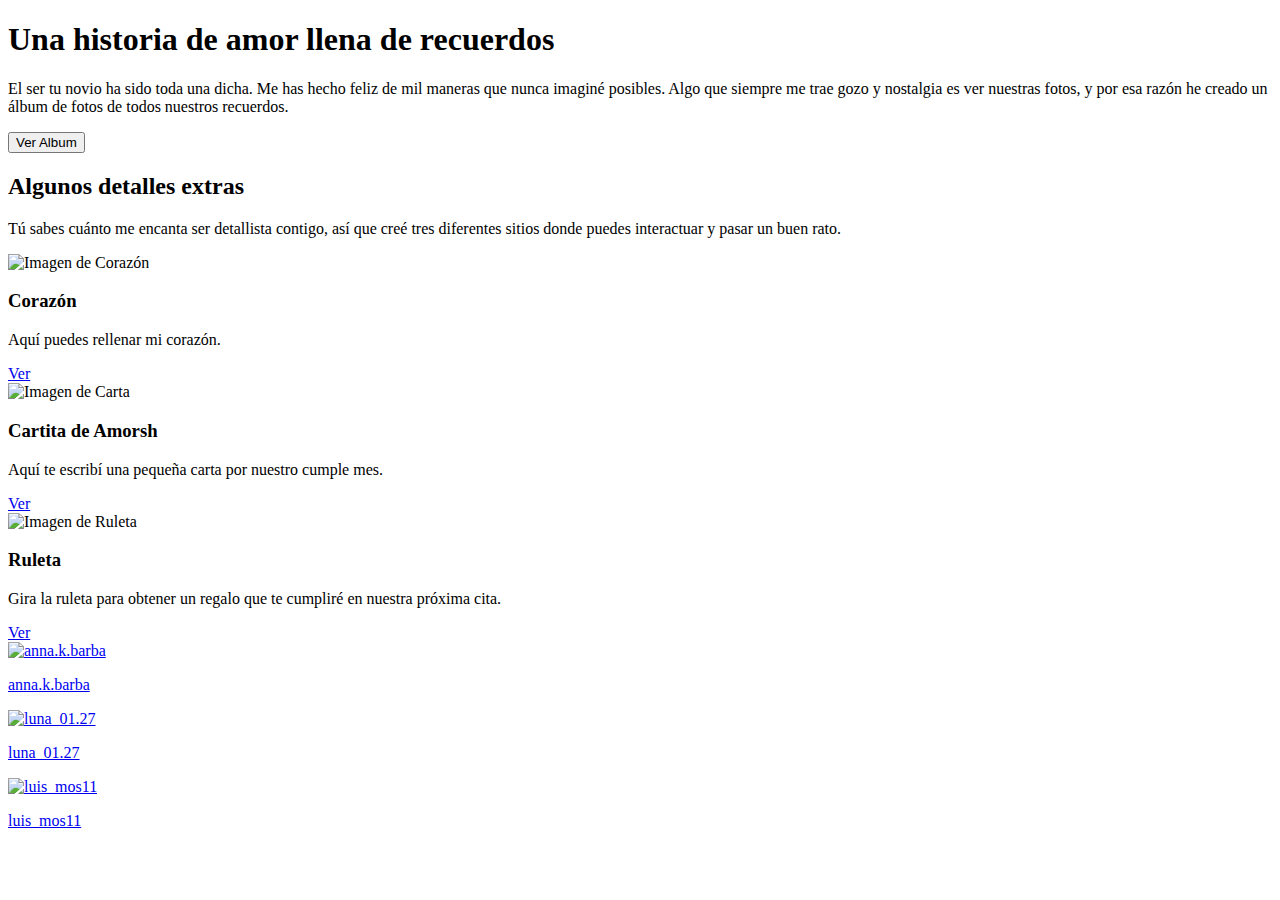
==== index.html @ 33fdec72 "index.html" ====
<!DOCTYPE html>
<html lang="es">
<head>
    <meta charset="UTF-8">
    <meta name="viewport" content="width=device-width, initial-scale=1.0">
    <title>Cumple Mes Anna</title>
    <link rel="stylesheet" href="style.css">
    <link href="https://fonts.googleapis.com/css2?family=Montserrat:wght@400;700&family=Roboto:wght@400;700&display=swap" rel="stylesheet">
</head>
<body>
    <header class="hero-index">
        <div class="hero-content-index">
            <h1>Una historia de amor llena de recuerdos</h1>
            <p>El ser tu novio ha sido toda una dicha. Me has hecho feliz de mil maneras que nunca imaginé posibles. Algo que siempre me trae gozo y nostalgia es ver nuestras fotos, y por esa razón he creado un álbum de fotos de todos nuestros recuerdos.</p>
            <button onclick="window.location.href='https://photos.google.com/u/2/share/AF1QipMqtiWj3wxIK__NJ2uraZlMPNQ8GZfRv_MgEMIoz1Uoh2ThRmq4ikriR53yM9J2sw?key=Z1RqYmJGdHplVVZiV0RhMzJueXlkblhYT2VqdFF3'" class="cta-button">Ver Album</button>
        </div>
    </header>

    <main>
        <section class="projects">
            <h2>Algunos detalles extras</h2>
            <p>Tú sabes cuánto me encanta ser detallista contigo, así que creé tres diferentes sitios donde puedes interactuar y pasar un buen rato.</p>
            <div class="cards-container">
                <article class="card">
                    <div class="image-box">
                        <img src="corazon.png" alt="Imagen de Corazón">
                    </div>
                    <div class="content1">
                        <h3>Corazón</h3>
                        <p>Aquí puedes rellenar mi corazón.</p>
                        <a href="matrix-heart.html" class="btn">Ver</a>
                    </div>
                </article>
                <article class="card">
                    <div class="image-box">
                        <img src="carta.png" alt="Imagen de Carta">
                    </div>
                    <div class="content1">
                        <h3>Cartita de Amorsh</h3>
                        <p>Aquí te escribí una pequeña carta por nuestro cumple mes.</p>
                        <a href="cartita.html" class="btn">Ver</a>
                    </div>
                </article>
                <article class="card">
                    <div class="image-box">
                        <img src="ruleta.png" alt="Imagen de Ruleta">
                    </div>
                    <div class="content1">
                        <h3>Ruleta</h3>
                        <p>Gira la ruleta para obtener un regalo que te cumpliré en nuestra próxima cita.</p>
                        <a href="ruleta.html" class="btn">Ver</a>
                    </div>
                </article>
            </div>
        </section>
    </main>

    <footer class="footer">
        <div class="social">
            <a href="https://www.instagram.com/anna.k.barba" target="_blank" class="social-link">
                <img src="instagram.jpg" alt="anna.k.barba">
                <p>anna.k.barba</p>
            </a>
            <a href="https://www.instagram.com/luna_01.27" target="_blank" class="social-link">
                <img src="instagram.jpg" alt="luna_01.27">
                <p>luna_01.27</p>
            </a>
            <a href="https://www.instagram.com/luis_mos11" target="_blank" class="social-link">
                <img src="instagram.jpg" alt="luis_mos11">
                <p>luis_mos11</p>
            </a>
        </div>
    </footer>
    

</body>
</html>
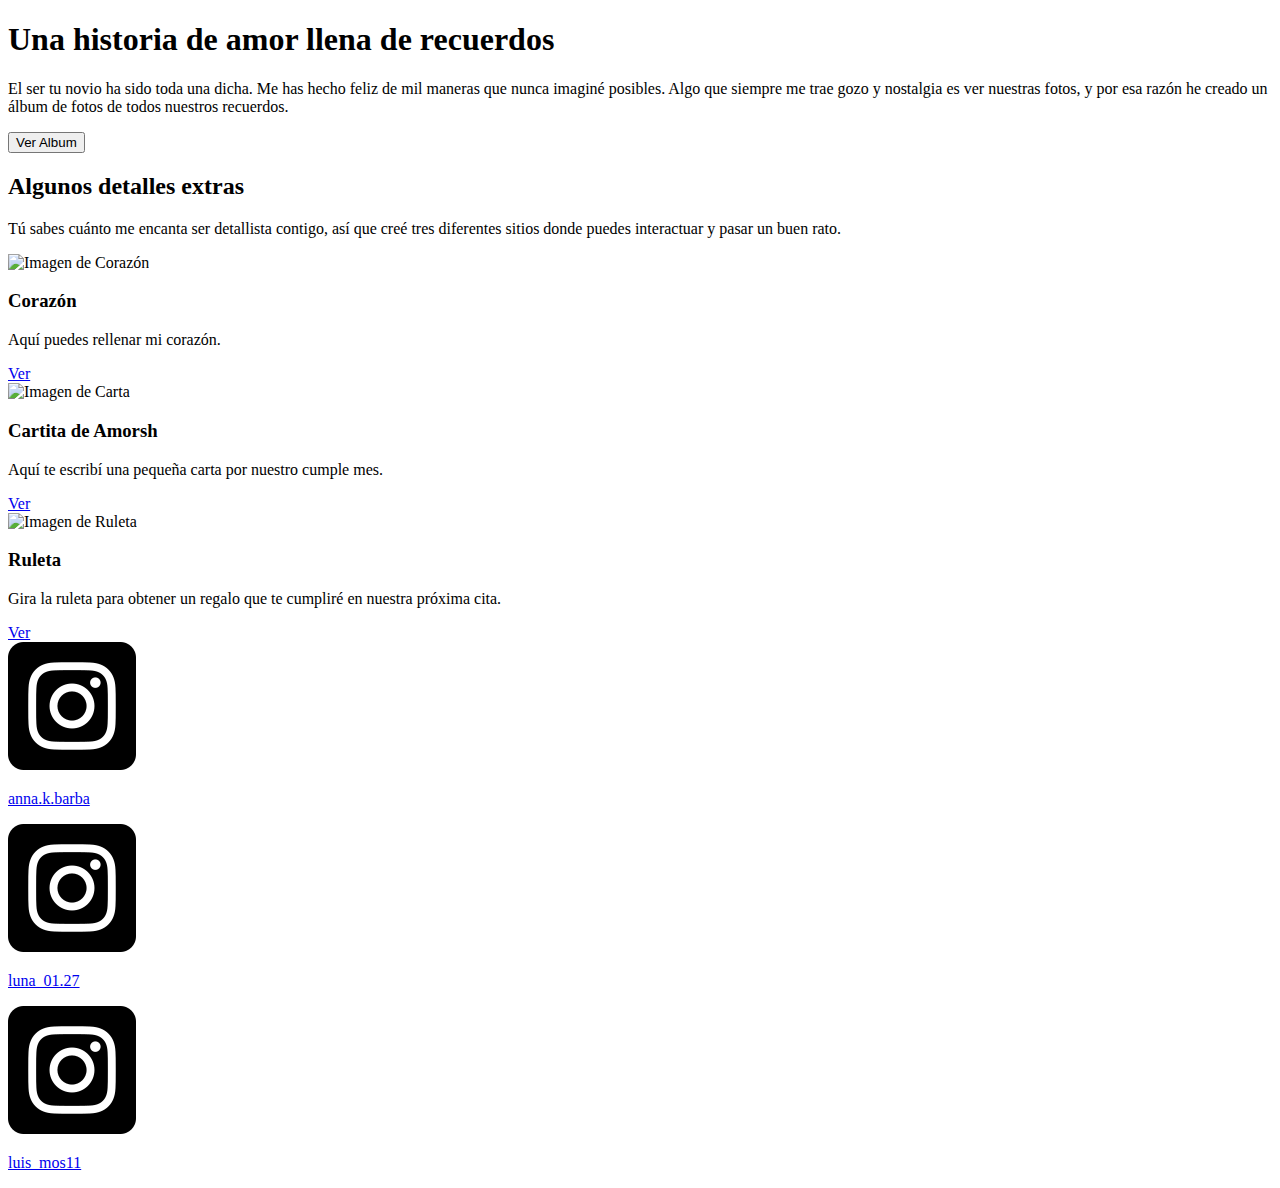
==== commit 0ee8bdc9: "Update index.html" ====
--- a/index.html
+++ b/index.html
@@ -3,7 +3,7 @@
 <head>
     <meta charset="UTF-8">
     <meta name="viewport" content="width=device-width, initial-scale=1.0">
-    <title>Cumple Mes Anna</title>
+    <title>Cumple Mes-Luna</title>
     <link rel="stylesheet" href="style.css">
     <link href="https://fonts.googleapis.com/css2?family=Montserrat:wght@400;700&family=Roboto:wght@400;700&display=swap" rel="stylesheet">
 </head>
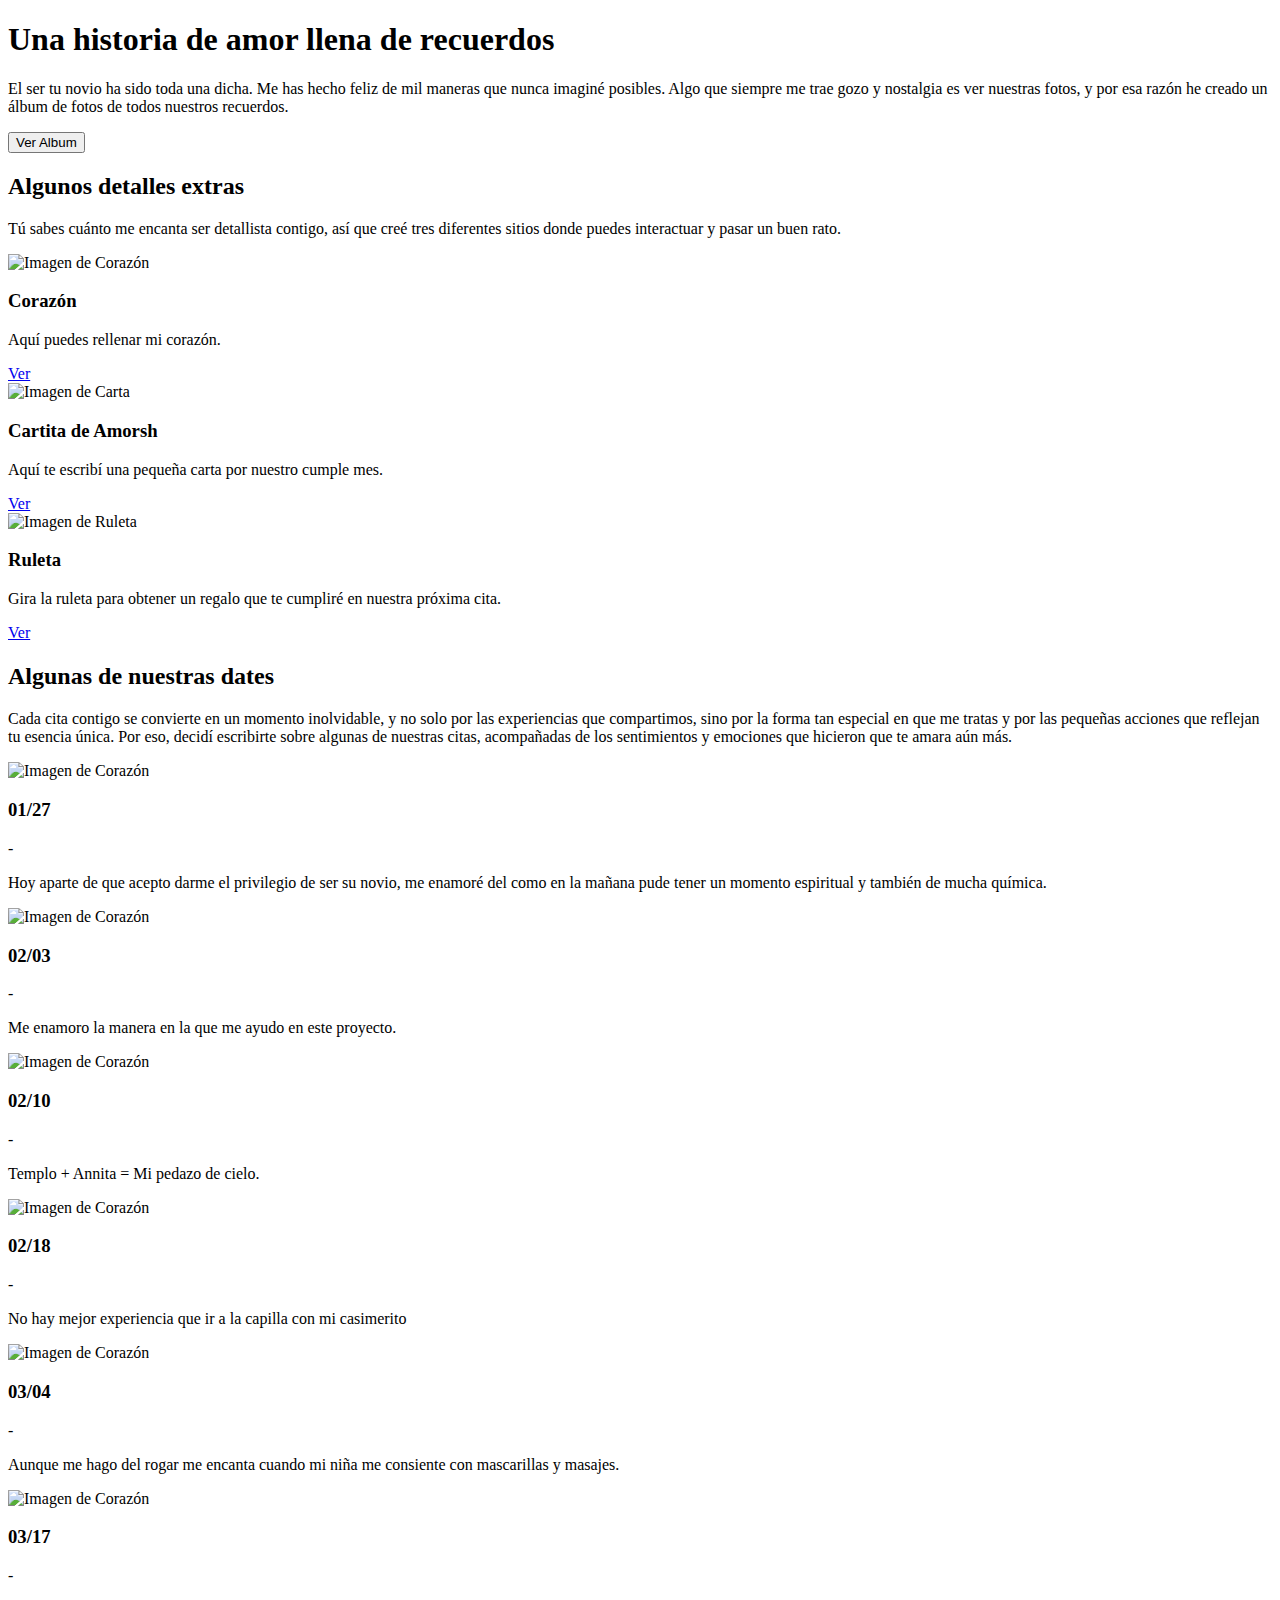
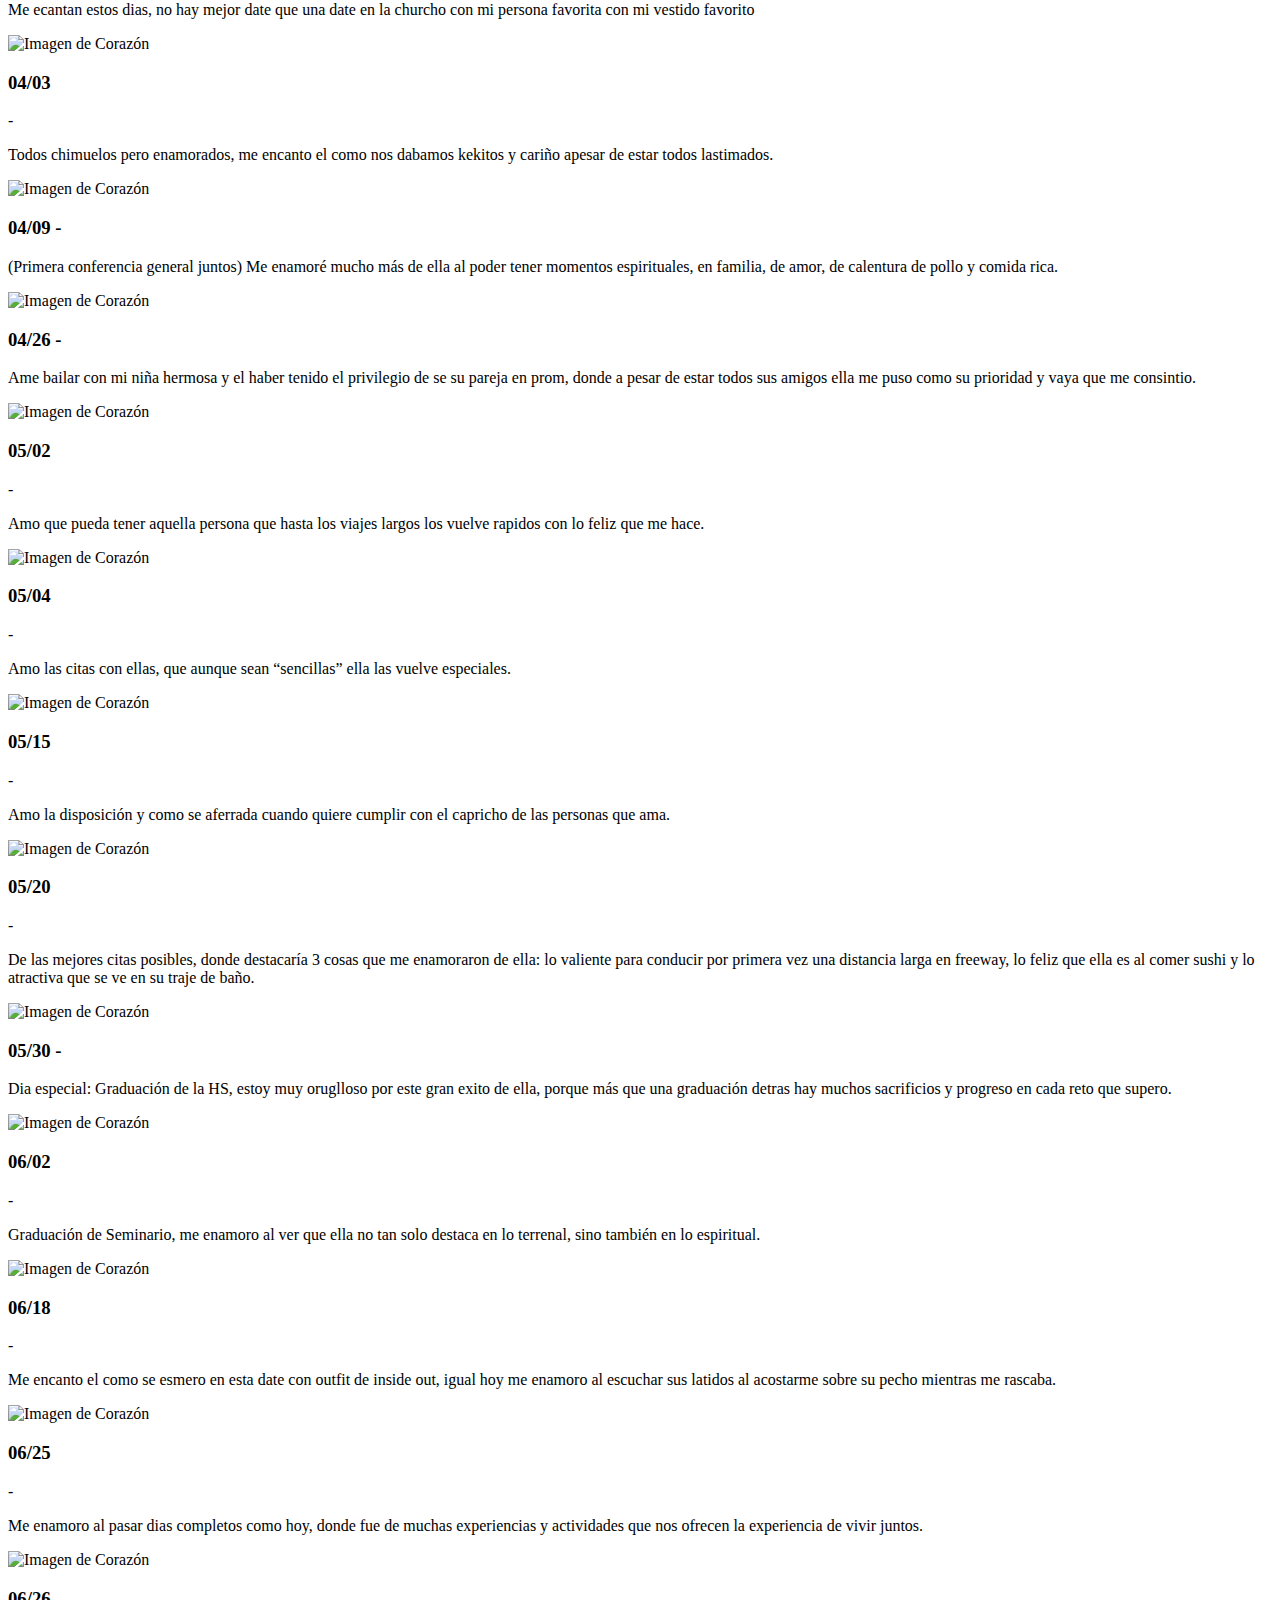
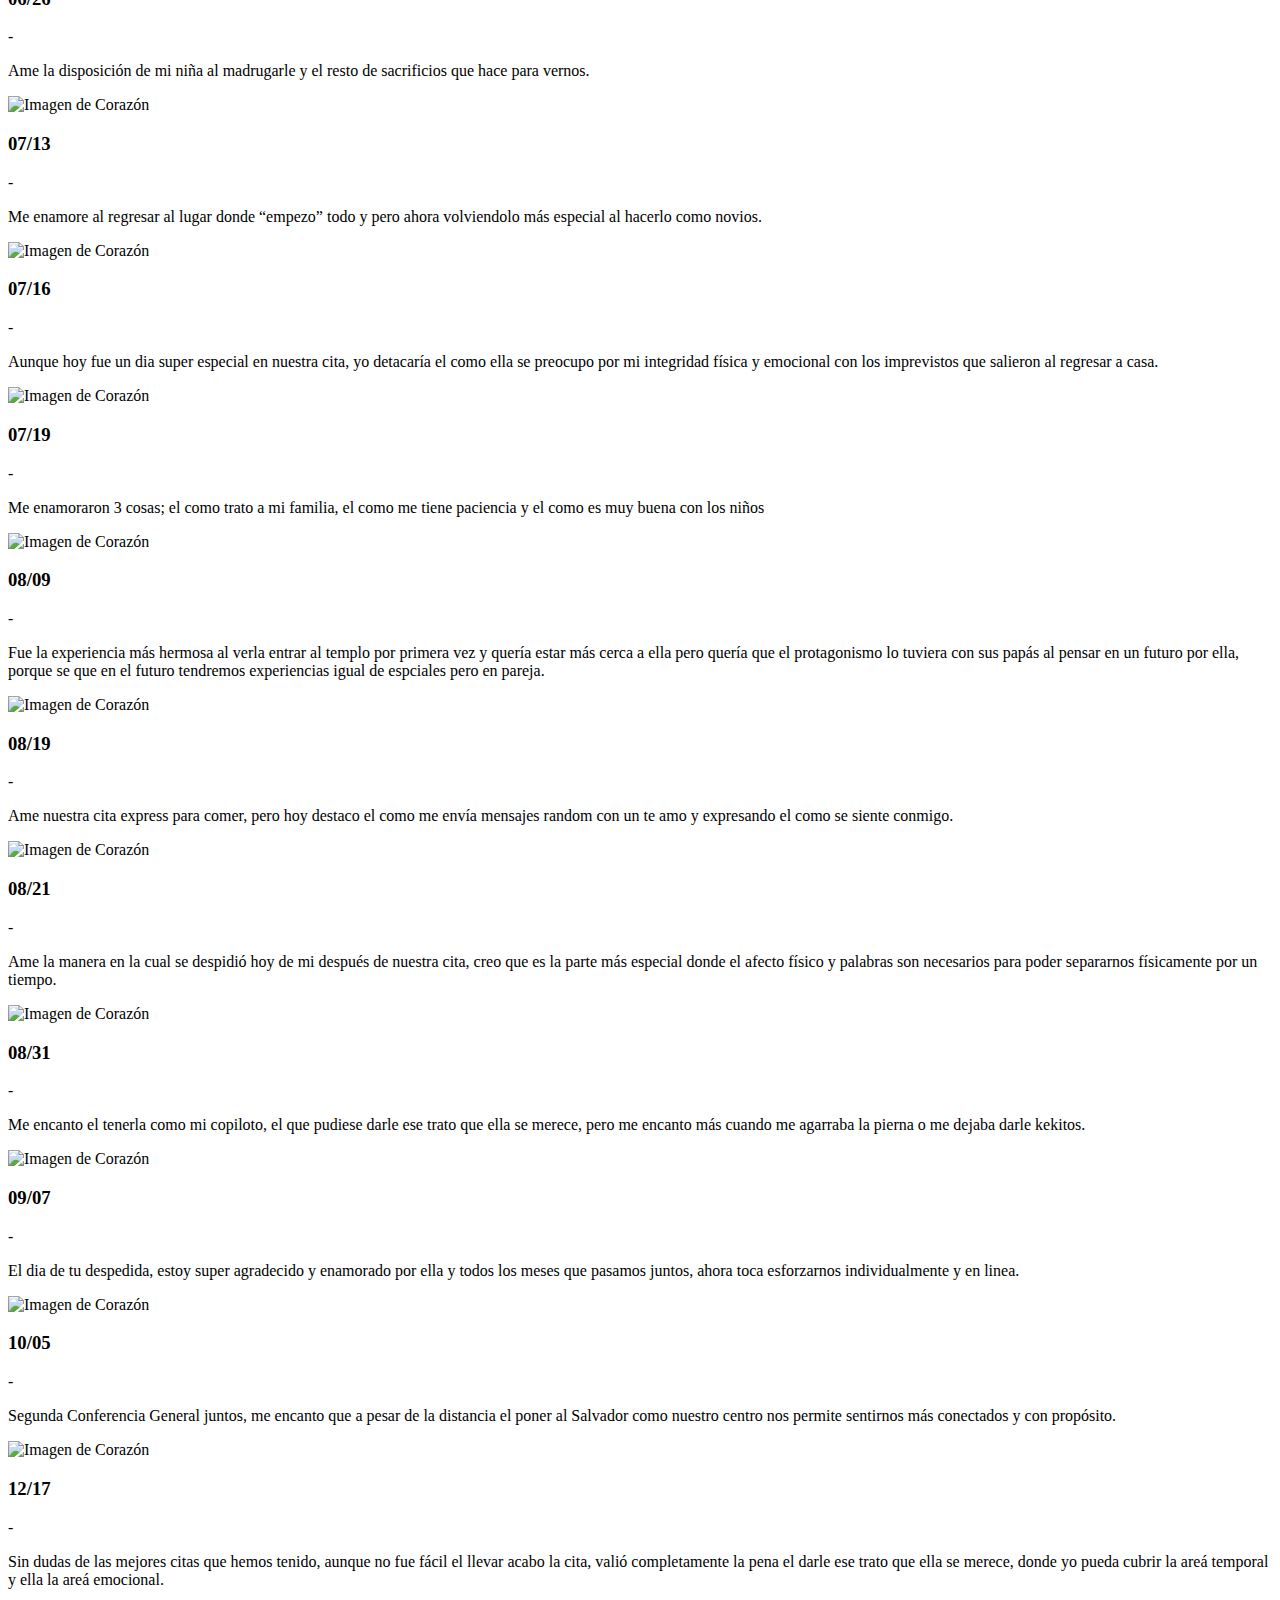
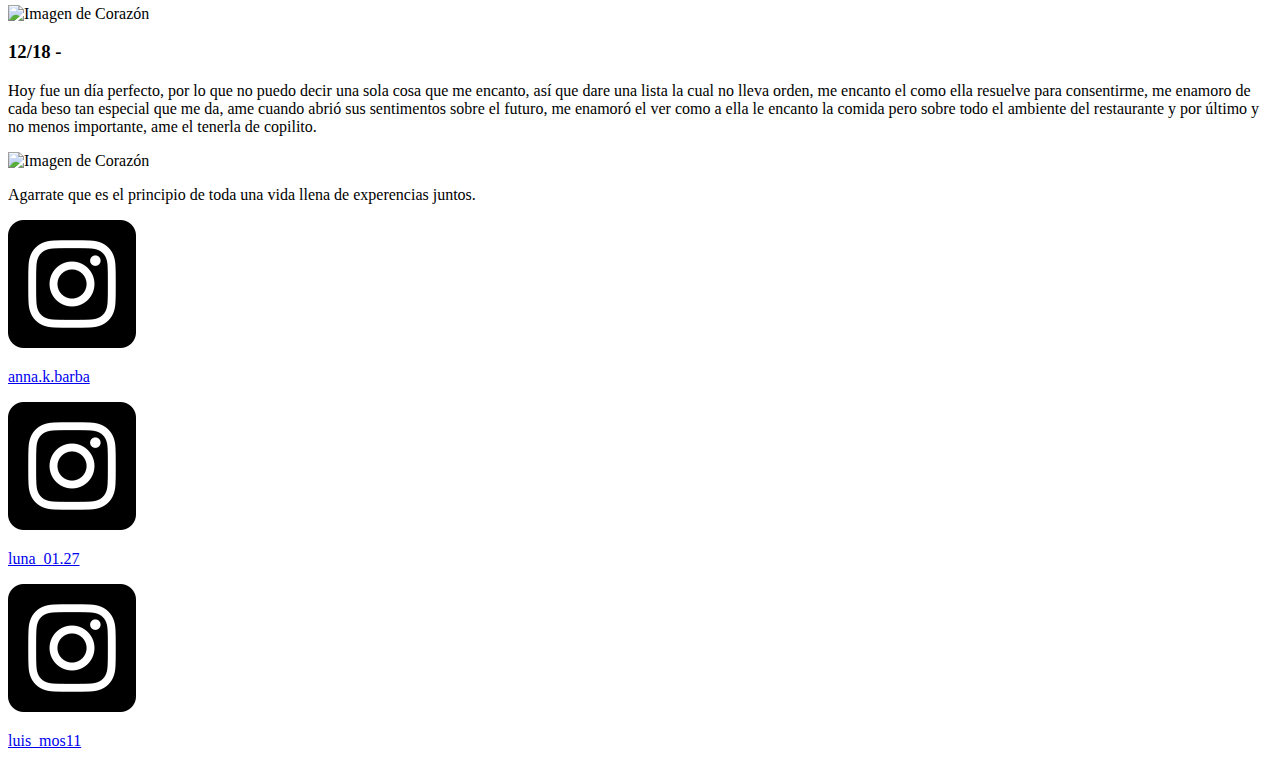
==== commit 33a5761a: "Update index.html" ====
--- a/index.html
+++ b/index.html
@@ -53,8 +53,289 @@
                 </article>
             </div>
         </section>
-    </main>
 
+                <section class="scroll-text-container">
+            <h1 class="scroll-text" data-text="Y así trabajaron con toda diligencia, según los mandamientos del Señor de la viña, sí, hasta que lo malo hubo sido echado de la viña, y el Señor hubo logrado para sí que los árboles volviesen nuevamente al fruto natural; y llegaron a ser como un cuerpo; y los frutos fueron iguales, y el Señor de la viña había preservado para sí mismo el fruto natural, que fue sumamente precioso para él desde el principio."></h1>
+            <p class="scroll-text scroll-text-secondary" data-text="Jacob 5:74"></p>
+        </section>
+
+        <section class="dates">
+            <h2>Algunas de nuestras dates</h2>
+            <p>Cada cita contigo se convierte en un momento inolvidable, y no solo por las experiencias que compartimos, sino por la forma tan especial en que me tratas y por las pequeñas acciones que reflejan tu esencia única. Por eso, decidí escribirte sobre algunas de nuestras citas, acompañadas de los sentimientos y emociones que hicieron que te amara aún más.</p>
+            <div class="boxes-container">
+                <article class="boxes">
+                    <div class="image-boxes">
+                        <img src="01.27.jpg" alt="Imagen de Corazón">
+                    </div>
+                    <div class="content0">
+                        <h3>01/27</h3> -
+                        <p>Hoy aparte de que acepto darme el privilegio de ser su novio, me enamoré del como en la mañana pude tener un momento espiritual y también de mucha química.</p>
+                    </div>
+                </article>
+                <article class="boxes">
+                    <div class="image-boxes">
+                        <img src="02.03.jpg" alt="Imagen de Corazón">
+                    </div>
+                    <div class="content0">
+                        <h3>02/03</h3> -
+                        <p>Me enamoro la manera en la que me ayudo en este proyecto.</p>                    
+                    </div>
+                </article>
+                <article class="boxes">
+                    <div class="image-boxes">
+                        <img src="02.10.jpg" alt="Imagen de Corazón">
+                    </div>
+                    <div class="content0">
+                        <h3>02/10</h3> -
+                        <p>Templo + Annita = Mi pedazo de cielo.</p>
+                    </div>
+                </article>
+                <article class="boxes">
+                    <div class="image-boxes">
+                        <img src="02.18.jpg" alt="Imagen de Corazón">
+                    </div>
+                    <div class="content0">
+                        <h3>02/18</h3> -
+                        <p>No hay mejor experiencia que ir a la capilla con mi casimerito</p>
+                    </div>
+                </article>
+                <article class="boxes">
+                    <div class="image-boxes">
+                        <img src="03.04.jpg" alt="Imagen de Corazón">
+                    </div>
+                    <div class="content0">
+                        <h3>03/04</h3> -
+                        <p>Aunque me hago del rogar me encanta cuando mi niña me consiente con mascarillas y masajes.</p>
+                    </div>
+                </article>
+                <article class="boxes">
+                    <div class="image-boxes">
+                        <img src="03.17.jpg" alt="Imagen de Corazón">
+                    </div>
+                    <div class="content0">
+                        <h3>03/17</h3> -
+                        <p>Me ecantan estos dias, no hay mejor date que una date en la churcho con mi persona favorita con mi vestido favorito</p>
+                    </div>
+                </article>
+                <article class="boxes">
+                    <div class="image-boxes">
+                        <img src="04.03.jpg" alt="Imagen de Corazón">
+                    </div>
+                    <div class="content0">
+                        <h3>04/03</h3> -
+                        <p>Todos chimuelos pero enamorados, me encanto el como nos dabamos kekitos y cariño apesar de estar todos lastimados.</p>
+                    </div>
+                </article>
+                <article class="boxes">
+                    <div class="image-boxes">
+                        <img src="04.09.png" alt="Imagen de Corazón">
+                    </div>
+                    <div class="content0">
+                        <h3>04/09 -</h3> 
+                        <p>(Primera conferencia general juntos) Me enamoré mucho más de ella al poder tener momentos espirituales, en familia, de amor, de calentura de pollo y comida rica.</p>
+                    </div>
+                </article>
+                <article class="boxes">
+                    <div class="image-boxes">
+                        <img src="04.26.png" alt="Imagen de Corazón">
+                    </div>
+                    <div class="content0">
+                        <h3>04/26 -</h3> 
+                        <p>Ame bailar con mi niña hermosa y el haber tenido el privilegio de se su pareja en prom, donde a pesar de estar todos sus amigos ella me puso como su prioridad y vaya que me consintio.</p>
+                    </div>
+                </article>
+                <article class="boxes">
+                    <div class="image-boxes">
+                        <img src="05.02.jpg" alt="Imagen de Corazón">
+                    </div>
+                    <div class="content0">
+                        <h3>05/02</h3> -
+                        <p>Amo que pueda tener aquella persona que hasta los viajes largos los vuelve rapidos con lo feliz que me hace.</p>
+                    </div>
+                </article>
+                <article class="boxes">
+                    <div class="image-boxes">
+                        <img src="05.04.jpeg" alt="Imagen de Corazón">
+                    </div>
+                    <div class="content0">
+                        <h3>05/04</h3> -
+                        <p>Amo las citas con ellas, que aunque sean “sencillas” ella las vuelve especiales.</p>
+                    </div>
+                </article>
+                <article class="boxes">
+                    <div class="image-boxes">
+                        <img src="05.15.jpg" alt="Imagen de Corazón">
+                    </div>
+                    <div class="content0">
+                        <h3>05/15</h3> -
+                        <p>Amo la disposición y como se aferrada cuando quiere cumplir con el capricho de las personas que ama.</p>
+                    </div>
+                </article>
+                <article class="boxes">
+                    <div class="image-boxes">
+                        <img src="05.20.jpg" alt="Imagen de Corazón">
+                    </div>
+                    <div class="content0">
+                        <h3>05/20</h3> -
+                        <p>De las mejores citas posibles, donde destacaría 3 cosas que me enamoraron de ella: lo valiente para conducir por primera vez una distancia larga en freeway, lo feliz que ella es al comer sushi y lo atractiva que se ve en su traje de baño.</p>
+                    </div>
+                </article>
+                <article class="boxes">
+                    <div class="image-boxes">
+                        <img src="05.30.jpeg" alt="Imagen de Corazón">
+                    </div>
+                    <div class="content0">
+                        <h3>05/30 -</h3> 
+                        <p>Dia especial: Graduación de la HS, estoy muy oruglloso por este gran exito de ella, porque más que una graduación detras hay muchos sacrificios y progreso en cada reto que supero.</p>
+                    </div>
+                </article>
+                <article class="boxes">
+                    <div class="image-boxes">
+                        <img src="06.02.jpg" alt="Imagen de Corazón">
+                    </div>
+                    <div class="content0">
+                        <h3>06/02</h3> -
+                        <p>Graduación de Seminario, me enamoro al ver que ella no tan solo destaca en lo terrenal, sino también en lo espiritual.</p>
+                    </div>
+                </article>
+                <article class="boxes">
+                    <div class="image-boxes">
+                        <img src="06.18.jpg" alt="Imagen de Corazón">
+                    </div>
+                    <div class="content0">
+                        <h3>06/18</h3> -
+                        <p>Me encanto el como se esmero en esta date con outfit de inside out, igual hoy me enamoro al escuchar sus latidos al acostarme sobre su pecho mientras me rascaba.  </p>
+                    </div>
+                </article>
+                <article class="boxes">
+                    <div class="image-boxes">
+                        <img src="06.25.jpg" alt="Imagen de Corazón">
+                    </div>
+                    <div class="content0">
+                        <h3>06/25</h3> -
+                        <p>Me enamoro al pasar dias completos como hoy, donde fue de muchas experiencias y actividades que nos ofrecen la experiencia de vivir juntos.</p>
+                    </div>
+                </article>
+                <article class="boxes">
+                    <div class="image-boxes">
+                        <img src="06.26.jpg" alt="Imagen de Corazón">
+                    </div>
+                    <div class="content0">
+                        <h3>06/26</h3> -
+                        <p>Ame la disposición de mi niña al madrugarle y el resto de sacrificios que hace para vernos.</p>
+                    </div>
+                </article>
+                <article class="boxes">
+                    <div class="image-boxes">
+                        <img src="07.13.jpg" alt="Imagen de Corazón">
+                    </div>
+                    <div class="content0">
+                        <h3>07/13</h3> -
+                        <p>Me enamore al regresar al lugar donde “empezo” todo y pero ahora volviendolo más especial al hacerlo como novios.</p>
+                    </div>
+                </article>
+                <article class="boxes">
+                    <div class="image-boxes">
+                        <img src="07.16.jpg" alt="Imagen de Corazón">
+                    </div>
+                    <div class="content0">
+                        <h3>07/16</h3> -
+                        <p>Aunque hoy fue un dia super especial en nuestra cita, yo detacaría el como ella se preocupo por mi integridad física y emocional con los imprevistos que salieron al regresar a casa.</p>
+                    </div>
+                </article>
+                <article class="boxes">
+                    <div class="image-boxes">
+                        <img src="07.19.jpg" alt="Imagen de Corazón">
+                    </div>
+                    <div class="content0">
+                        <h3>07/19</h3> -
+                        <p>Me enamoraron 3 cosas; el como trato a mi familia, el como me tiene paciencia y el como es muy buena con los niños</p>
+                    </div>
+                </article>
+            </article>
+            <article class="boxes">
+                <div class="image-boxes">
+                    <img src="08.09.jpg" alt="Imagen de Corazón">
+                </div>
+                <div class="content0">
+                    <h3>08/09</h3> -
+                    <p>Fue la experiencia más hermosa al verla entrar al templo por primera vez y quería estar más cerca a ella pero quería que el protagonismo lo tuviera con sus papás al pensar en un futuro por ella, porque se que en el futuro tendremos experiencias igual de espciales pero en pareja.</p>
+                </div>
+            </article>
+            <article class="boxes">
+                <div class="image-boxes">
+                    <img src="08.19.jpg" alt="Imagen de Corazón">
+                </div>
+                <div class="content0">
+                    <h3>08/19</h3> -
+                    <p>Ame nuestra cita express para comer, pero hoy destaco el como me envía mensajes random con un te amo y expresando el como se siente conmigo.</p>
+                </div>
+            </article>
+            <article class="boxes">
+                <div class="image-boxes">
+                    <img src="08.21.png" alt="Imagen de Corazón">
+                </div>
+                <div class="content0">
+                    <h3>08/21</h3> -
+                    <p>Ame la manera en la cual se despidió hoy de mi después de nuestra cita, creo que es la parte más especial donde el afecto físico y palabras son necesarios para poder separarnos físicamente por un tiempo.</p>
+                </div>
+            </article>
+            <article class="boxes">
+                <div class="image-boxes">
+                    <img src="08.31.jpg" alt="Imagen de Corazón">
+                </div>
+                <div class="content0">
+                    <h3>08/31</h3> -
+                    <p>Me encanto el tenerla como mi copiloto, el que pudiese darle ese trato que ella se merece, pero me encanto más cuando me agarraba la pierna o me dejaba darle kekitos.</p>
+                </div>
+            </article>
+            <article class="boxes">
+                <div class="image-boxes">
+                    <img src="09.07.jpg" alt="Imagen de Corazón">
+                </div>
+                <div class="content0">
+                    <h3>09/07</h3> -
+                    <p>El dia de tu despedida, estoy super agradecido y enamorado por ella y todos los meses que pasamos juntos, ahora toca esforzarnos individualmente y en linea.</p>
+                </div>
+            </article>
+            <article class="boxes">
+                <div class="image-boxes">
+                    <img src="10.05.jpg" alt="Imagen de Corazón">
+                </div>
+                <div class="content0">
+                    <h3>10/05</h3> -
+                    <p>Segunda Conferencia General juntos, me encanto que a pesar de la distancia el poner al Salvador como nuestro centro nos permite sentirnos más conectados y con propósito.</p>
+                </div>
+            </article>
+            <article class="boxes">
+                <div class="image-boxes">
+                    <img src="12.17.jpg" alt="Imagen de Corazón">
+                </div>
+                <div class="content0">
+                    <h3>12/17</h3> -
+                    <p>Sin dudas de las mejores citas que hemos tenido, aunque no fue fácil el llevar acabo la cita, valió completamente la pena el darle ese trato que ella se merece, donde yo pueda cubrir la areá temporal y ella la areá emocional.</p>
+                </div>
+            </article>
+            <article class="boxes">
+                <div class="image-boxes">
+                    <img src="12.18.jpg" alt="Imagen de Corazón">
+                </div>
+                <div class="content0">
+                    <h3>12/18 -</h3> 
+                    <p>Hoy fue un día perfecto, por lo que no puedo decir una sola cosa que me encanto, así que dare una lista la cual no lleva orden, me encanto el como ella resuelve para consentirme, me enamoro de cada beso tan especial que me da, ame cuando abrió sus sentimentos sobre el futuro, me enamoró el ver como a ella le encanto la comida pero sobre todo el ambiente del restaurante y por último y no menos importante, ame el tenerla de copilito.</p>
+                </div>
+            </article>
+            <article class="boxes">
+                <div class="image-boxes">
+                    <img src="continuara.jpg" alt="Imagen de Corazón">
+                </div>
+                <div class="content0">
+                    <p>Agarrate que es el principio de toda una vida llena de experencias juntos.</p>
+                </div>
+            </article>
+            </div>
+        </section>
+    </main
     <footer class="footer">
         <div class="social">
             <a href="https://www.instagram.com/anna.k.barba" target="_blank" class="social-link">
@@ -71,7 +352,6 @@
             </a>
         </div>
     </footer>
-    
-
+    <script src="script.js"></script>
 </body>
 </html>
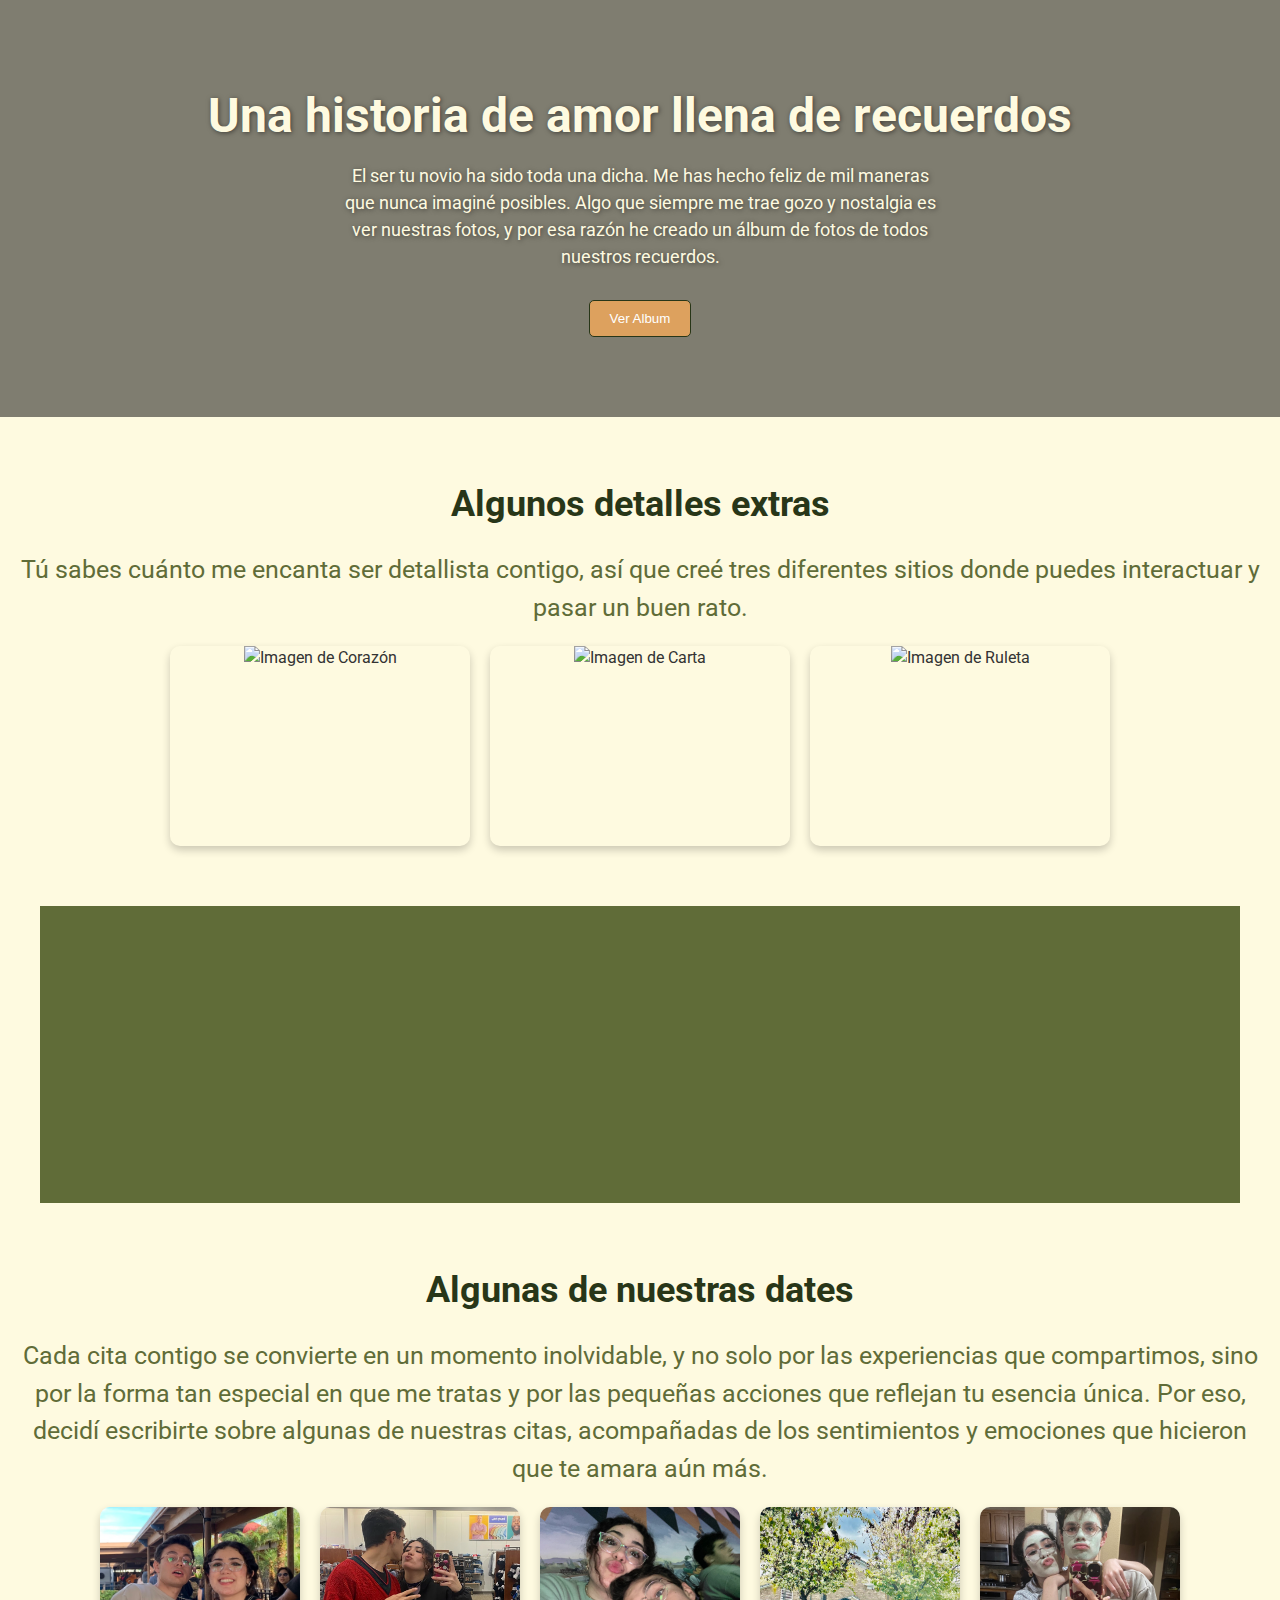
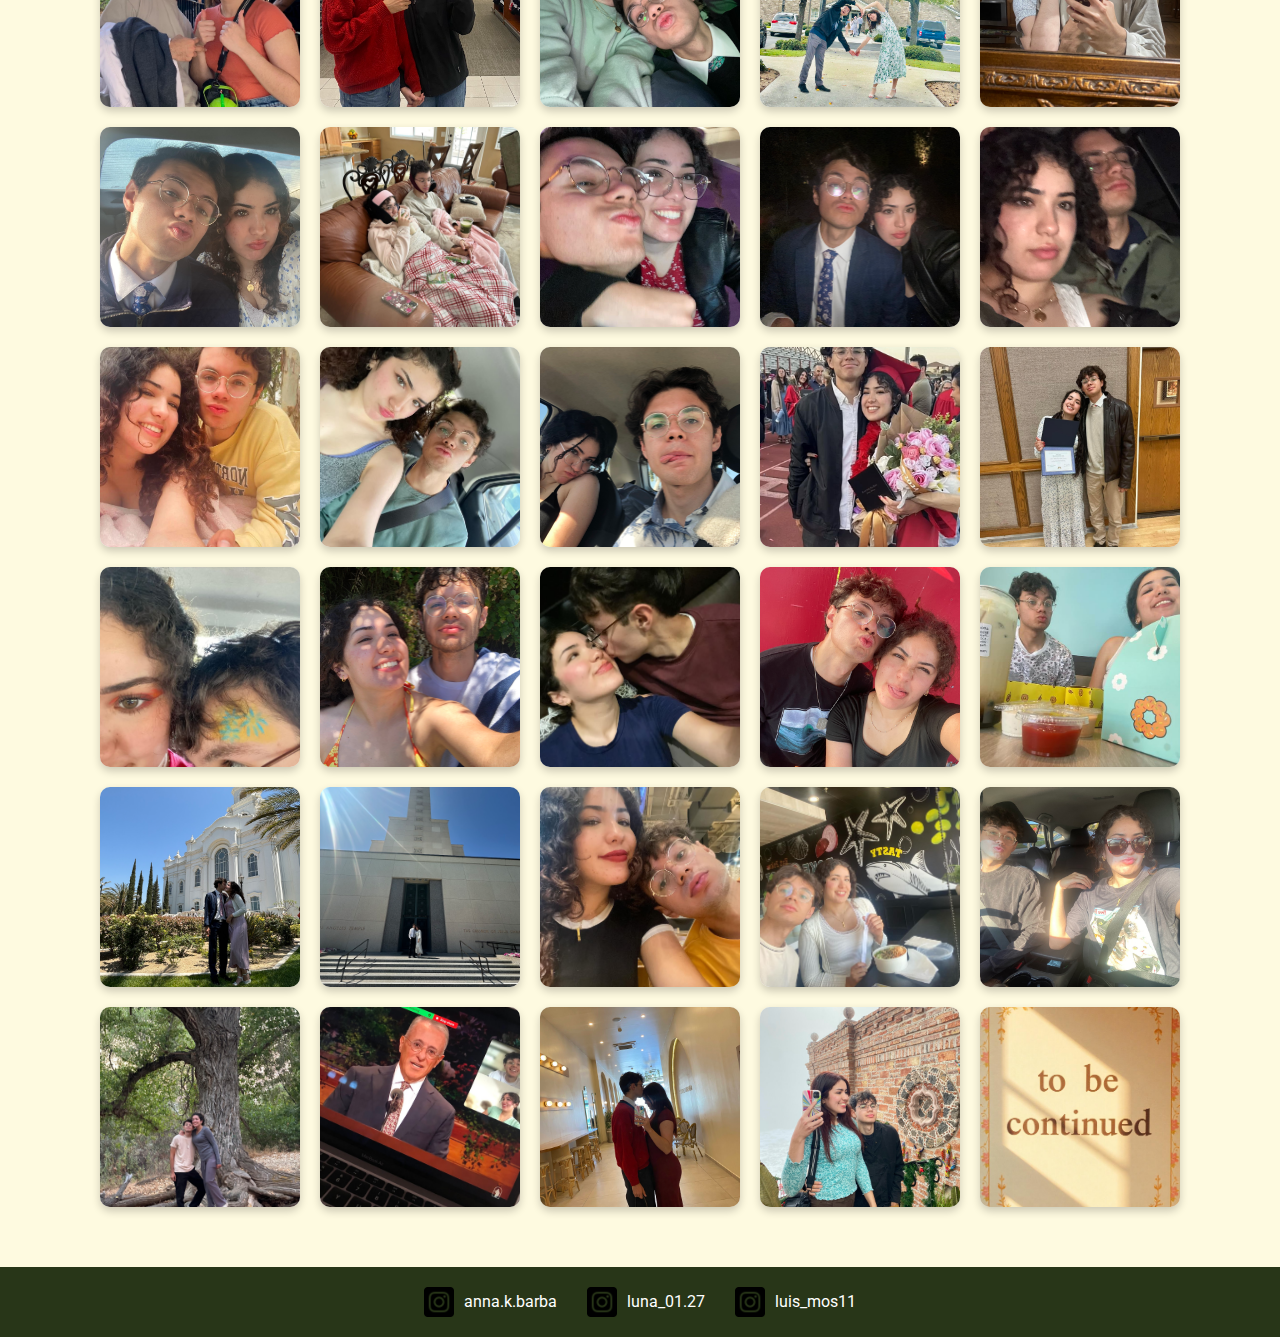
==== commit baef343c: "Update index.html" ====
--- a/index.html
+++ b/index.html
@@ -54,7 +54,7 @@
             </div>
         </section>
 
-                <section class="scroll-text-container">
+        <section class="scroll-text-container">
             <h1 class="scroll-text" data-text="Y así trabajaron con toda diligencia, según los mandamientos del Señor de la viña, sí, hasta que lo malo hubo sido echado de la viña, y el Señor hubo logrado para sí que los árboles volviesen nuevamente al fruto natural; y llegaron a ser como un cuerpo; y los frutos fueron iguales, y el Señor de la viña había preservado para sí mismo el fruto natural, que fue sumamente precioso para él desde el principio."></h1>
             <p class="scroll-text scroll-text-secondary" data-text="Jacob 5:74"></p>
         </section>
@@ -335,7 +335,8 @@
             </article>
             </div>
         </section>
-    </main
+    </main>
+
     <footer class="footer">
         <div class="social">
             <a href="https://www.instagram.com/anna.k.barba" target="_blank" class="social-link">
--- a/style.css
+++ b/style.css
@@ -0,0 +1,360 @@
+* {
+    margin: 0;
+    padding: 0;
+    box-sizing: border-box;
+}
+
+body {
+    font-family: 'Roboto', sans-serif;
+    font-size: 16px;
+    line-height: 1.5;
+    color: #333;
+    background-color: #fefae0;
+}
+
+:root {
+    --color-primary: #606c38;
+    --color-secondary: #283618;
+    --color-background: #fefae0;
+    --color-accent: #dda15e;
+    --color-highlight: #bc6c25;
+}
+
+.hero-index {
+    position: relative;
+    background: url('juntitos.jpg') no-repeat center center/cover;
+    padding: 80px 20px;
+    text-align: center;
+    z-index: 1;
+    overflow: hidden; 
+}
+
+.hero-index.active {
+    display: flex;
+    align-items: center;
+    justify-content: center;
+    flex-direction: column;
+}
+
+.hero-index::before {
+    content: "";
+    position: absolute;
+    top: 0;
+    left: 0;
+    right: 0;
+    bottom: 0;
+    background: rgba(0, 0, 0, 0.5); 
+    z-index: 0;
+}
+
+.hero-content-index {
+    position: relative;
+    z-index: 2;
+    text-align: center;
+    color: #fff; 
+}
+
+.hero-content-index h1 {
+    font-size: 48px;
+    color: var(--color-background);
+    font-weight: 700;
+    margin-bottom: 10px;
+    text-shadow: 1px 1px 5px rgba(0, 0, 0, 0.5); 
+}
+
+.hero-content-index p {
+    font-size: 18px;
+    color: var(--color-background);
+    max-width: 600px;
+    margin: 0 auto 30px;
+    text-shadow: 1px 1px 5px rgba(0, 0, 0, 0.5); 
+}
+
+
+.cta-button {
+    border: 1px solid var(--color-secondary);
+    background-color: var(--color-accent);
+    color: #fff;
+    padding: 10px 20px;
+    cursor: pointer;
+    border-radius: 5px;
+    transition: background-color 0.3s;
+}
+
+.cta-button:hover {
+    background-color: var(--color-highlight);
+}
+
+.projects {
+    padding: 60px 20px;
+    text-align: center;
+}
+
+.projects h2 {
+    font-size: 36px;
+    color: var(--color-secondary);
+    margin-bottom: 20px;
+}
+.projects p {
+    font-size: 25px;
+    color: var(--color-primary);
+    margin-bottom: 20px;
+}
+
+.cards-container {
+    display: flex;
+    justify-content: center;
+    gap: 20px;
+    flex-wrap: wrap;
+}
+
+.card {
+    width: 300px;
+    height: 200px;
+    border-radius: 10px;
+    overflow: hidden;
+    box-shadow: 0 4px 8px rgba(0, 0, 0, 0.2);
+    transition: transform 0.3s;
+}
+
+.card:hover {
+    transform: scale(1.05);
+}
+
+.image-box img {
+    width: 100%;
+    height: 200px;
+    object-fit: cover;
+}
+
+.btn {
+    display: inline-block;
+    margin-top: 15px;
+    padding: 10px 20px;
+    color: #fff;
+    background-color: var(--color-highlight);
+    border: none;
+    border-radius: 5px;
+    text-decoration: none;
+    font-weight: bold;
+    transition: background-color 0.3s;
+}
+
+.btn:hover {
+    background-color: var(--color-accent);
+}
+
+.content1 {
+    position: absolute;
+    top: 0;
+    left: 0;
+    width: 100%;
+    height: 100%;
+    background: rgba(0, 0, 0, 0.6);
+    color: #fff;
+    opacity: 0;
+    transform: translateY(20px);
+    display: flex;
+    flex-direction: column;
+    justify-content: center;
+    align-items: center;
+    padding: 20px;
+    text-align: center;
+    transition: opacity 0.5s, transform 0.5s;
+}
+
+.content1 h3 {
+    margin: 0;
+    font-size: 18px;
+    line-height: 1.5;
+    color: var(--color-background);
+}
+
+.content1 p {
+    margin: 0;
+    font-size: 14px;
+    line-height: 1.5;
+    color: var(--color-background);
+}
+
+.card:hover .content1 {
+    opacity: 1;
+    transform: translateY(0);
+}
+
+.scroll-text-container {
+    max-width: 1200px;
+    margin: 0 auto;
+    text-align: center;
+    padding: 50px 20px;
+    background-color: var(--color-primary);
+}
+
+.scroll-text {
+    font-size: 25px;
+    font-weight: bold;
+    line-height: 1.5;
+    overflow: hidden;
+    position: relative;
+    color: var(--color-background);
+}
+
+.scroll-text-secondary {
+    font-size: 18px;
+    font-weight: bold;
+    margin-top: 20px;
+}
+
+.scroll-text span {
+    display: inline-block;
+    opacity: 0;
+    transform: translateY(50px);
+    transition: opacity 0.3s ease, transform 0.3s ease;
+}
+
+.scroll-text span.visible {
+    opacity: 1;
+    transform: scale(1);
+}
+
+@media (max-width: 768px) {
+    .scroll-text-container {
+        padding: 30px 15px;
+    }
+
+    .scroll-text {
+        font-size: 1.5rem;
+    }
+
+    .scroll-text-secondary {
+        font-size: 1.2rem;
+        padding-top: 10px;
+    }
+}
+
+.dates {
+    padding: 60px 20px;
+    text-align: center;
+    display: flex;
+    flex-direction: column;
+    align-items: center;
+    justify-content: center;
+}
+
+.dates h2 {
+    font-size: 36px;
+    color: var(--color-secondary);
+    margin-bottom: 20px;
+}
+.dates p {
+    font-size: 25px;
+    color: var(--color-primary);
+    margin-bottom: 20px;
+}
+
+.boxes-container {
+    display: flex;
+    flex-wrap: wrap;
+    justify-content: center;
+    gap: 20px;
+    width: 100%;
+    max-width: 1200px;
+    margin: 0 auto;
+}
+
+.boxes {
+    width: 200px;
+    height: 200px;
+    position: relative;
+    background: #f8f8f8;
+    border-radius: 10px;
+    overflow: hidden;
+    box-shadow: 0 4px 8px rgba(0, 0, 0, 0.2);
+    transition: transform 0.3s ease, box-shadow 0.3s ease;
+}
+
+.boxes:hover {
+    transform: scale(1.25);
+    box-shadow: 0 6px 12px rgba(0, 0, 0, 0.3);
+}
+
+.image-boxes img {
+    width: 200px;
+    height: 200px;
+    object-fit: cover;
+    transition: opacity 0.3s ease-in-out;
+}
+
+.content0 {
+    position: absolute;
+    top: 0;
+    left: 0;
+    width: 100%;
+    height: 100%;
+    background: rgba(0, 0, 0, 0.6);
+    color: #fff;
+    opacity: 0;
+    display: flex;
+    flex-direction: column;
+    justify-content: center;
+    align-items: center;
+    text-align: center;
+    padding: 20px;
+    transition: opacity 0.5s ease, transform 0.5s ease;
+}
+
+.boxes:hover .content0 {
+    opacity: 1;
+}
+
+.content0 h3 {
+    margin: 0;
+    font-size: 15px;
+    line-height: 1.5;
+    color: var(--color-background);
+}
+
+.content0 p {
+    margin: 0;
+    font-size: clamp(0.4rem, 1.5vw, 0.6rem);
+    line-height: 1.5;
+    color: var(--color-background);
+}
+
+.footer {
+    background-color: var(--color-secondary);
+    padding: 20px;
+    display: flex;
+    justify-content: center;
+    align-items: center;
+    color: #fff;
+}
+
+.social {
+    display: flex;
+    gap: 30px;
+}
+
+.social-link {
+    display: flex;
+    align-items: center;
+    gap: 10px;
+    color: #fff;
+    text-decoration: none;
+    transition: color 0.3s;
+}
+
+.social-link:hover {
+    color: var(--color-accent);
+}
+
+.social-link img {
+    width: 30px;
+    height: 30px;
+    object-fit: contain;
+    transition: transform 0.3s;
+}
+
+.social-link:hover img {
+    transform: scale(1.1); 
+}
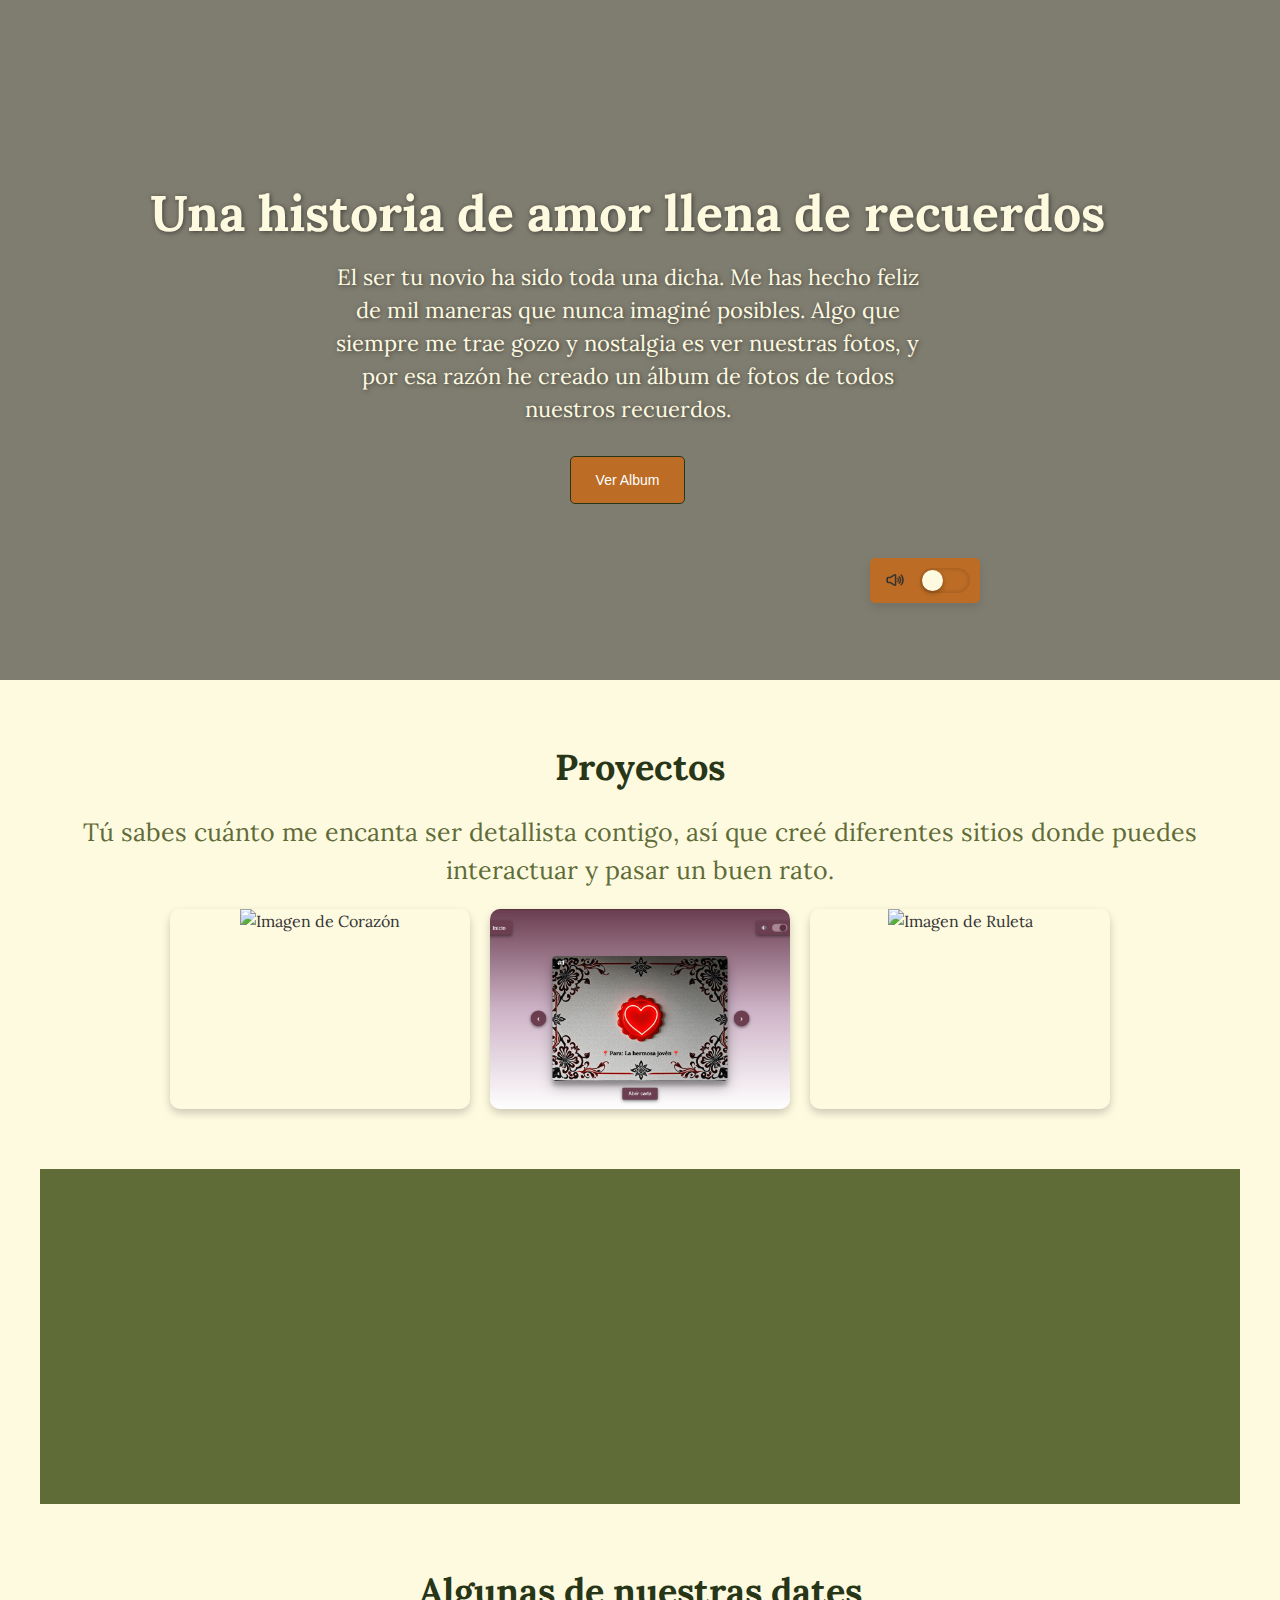
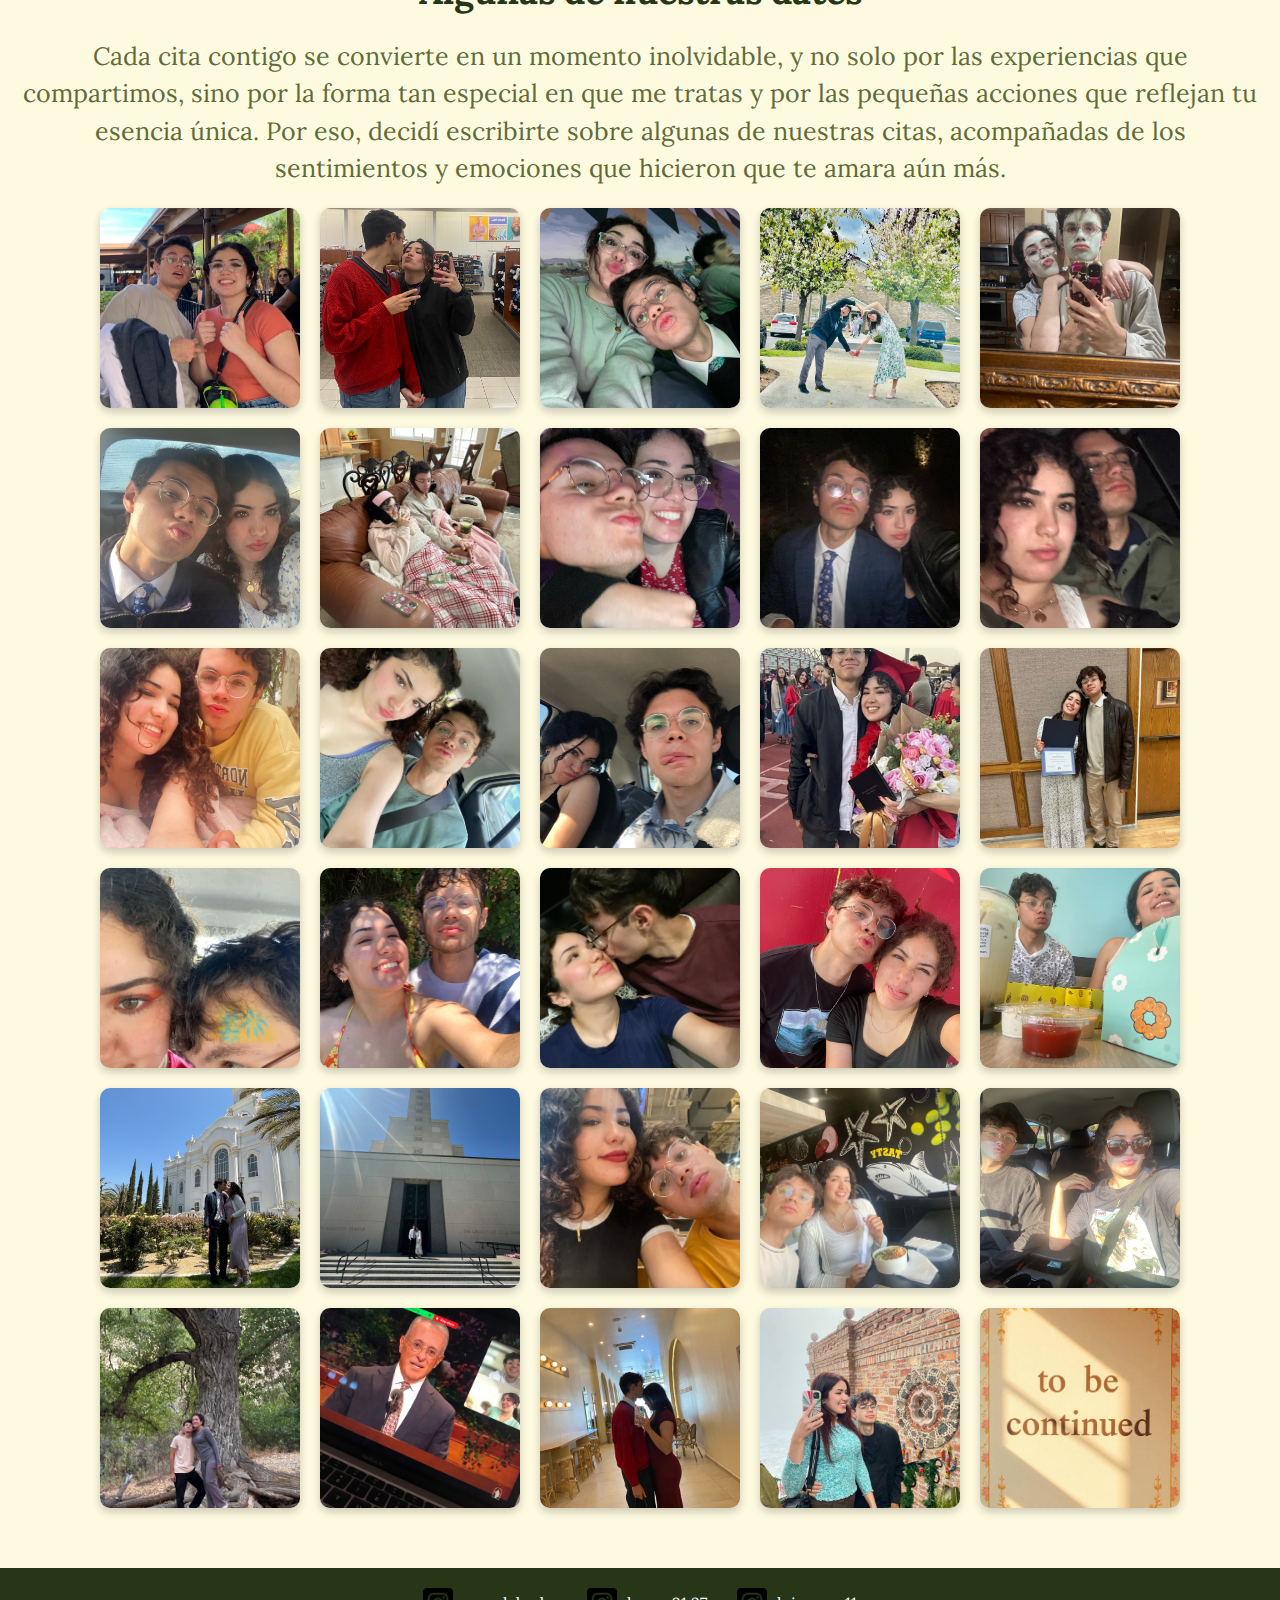
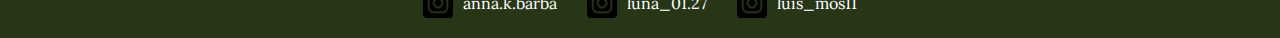
==== commit a054664b: "Update index.html" ====
--- a/index.html
+++ b/index.html
@@ -5,21 +5,37 @@
     <meta name="viewport" content="width=device-width, initial-scale=1.0">
     <title>Cumple Mes-Luna</title>
     <link rel="stylesheet" href="style.css">
-    <link href="https://fonts.googleapis.com/css2?family=Montserrat:wght@400;700&family=Roboto:wght@400;700&display=swap" rel="stylesheet">
+    <link href="https://fonts.googleapis.com/css2?family=Lora:wght@400;700&family=Roboto:wght@400;700&display=swap" rel="stylesheet">
 </head>
 <body>
-    <header class="hero-index">
+    <header>
+        <div class="audio-toggle">
+            <div class="toggle-label">
+                <img src="sonido.jpg" alt="Imagen de Ruleta">
+            </div>
+            <div class="toggle-switch">
+                <input type="checkbox" id="audio-toggle">
+                <label for="audio-toggle"></label>
+            </div>
+            <audio id="audioElement">
+                <source src="LATINMAFIAHumbe-PatadasDeAhogado.mp3" type="audio/mpeg">
+                Tu navegador no soporta el elemento de audio.
+            </audio>
+        </div>
+    </header>
+
+    <section class="hero-index">
         <div class="hero-content-index">
             <h1>Una historia de amor llena de recuerdos</h1>
             <p>El ser tu novio ha sido toda una dicha. Me has hecho feliz de mil maneras que nunca imaginé posibles. Algo que siempre me trae gozo y nostalgia es ver nuestras fotos, y por esa razón he creado un álbum de fotos de todos nuestros recuerdos.</p>
             <button onclick="window.location.href='https://photos.google.com/u/2/share/AF1QipMqtiWj3wxIK__NJ2uraZlMPNQ8GZfRv_MgEMIoz1Uoh2ThRmq4ikriR53yM9J2sw?key=Z1RqYmJGdHplVVZiV0RhMzJueXlkblhYT2VqdFF3'" class="cta-button">Ver Album</button>
         </div>
-    </header>
+    </section>
 
     <main>
         <section class="projects">
-            <h2>Algunos detalles extras</h2>
-            <p>Tú sabes cuánto me encanta ser detallista contigo, así que creé tres diferentes sitios donde puedes interactuar y pasar un buen rato.</p>
+            <h2>Proyectos</h2>
+            <p>Tú sabes cuánto me encanta ser detallista contigo, así que creé diferentes sitios donde puedes interactuar y pasar un buen rato.</p>
             <div class="cards-container">
                 <article class="card">
                     <div class="image-box">
@@ -27,18 +43,18 @@
                     </div>
                     <div class="content1">
                         <h3>Corazón</h3>
-                        <p>Aquí puedes rellenar mi corazón.</p>
+                        <p>Te cree un corazón de olograma para que puedas rellenarlo de manera simbólica como ya lo has hecho.</p>
                         <a href="matrix-heart.html" class="btn">Ver</a>
                     </div>
                 </article>
                 <article class="card">
                     <div class="image-box">
-                        <img src="carta.png" alt="Imagen de Carta">
+                        <img src="cartitas.png" alt="Imagen de Carta">
                     </div>
                     <div class="content1">
-                        <h3>Cartita de Amorsh</h3>
-                        <p>Aquí te escribí una pequeña carta por nuestro cumple mes.</p>
-                        <a href="cartita.html" class="btn">Ver</a>
+                        <h3>Cartitas de Amorsh</h3>
+                        <p>Aquí te recopile cada una de las cartas que te he dado y por donde te escribire mis futuras cartas para que siempre las puedas leer con nuestra canción tan especial.</p>
+                        <a href="cartitas.html" class="btn">Ver</a>
                     </div>
                 </article>
                 <article class="card">
--- a/style.css
+++ b/style.css
@@ -5,11 +5,35 @@
 }
 
 body {
-    font-family: 'Roboto', sans-serif;
+    font-family: 'Lora', sans-serif;
     font-size: 16px;
     line-height: 1.5;
     color: #333;
     background-color: #fefae0;
+}
+
+@media (max-width: 320px) {
+    body {
+        font-size: 8px;
+    }
+}
+
+@media (max-width: 480px) {
+    body {
+        font-size: 10px;
+    }
+}
+
+@media (max-width: 768px) {
+    body {
+        font-size: 12px;
+    }
+}
+
+@media (max-width: 1600px) {
+    body {
+        font-size: 16px;
+    }
 }
 
 :root {
@@ -20,13 +44,148 @@
     --color-highlight: #bc6c25;
 }
 
+header {
+    position: fixed; 
+    top: 0;
+    left: 0;
+    width: 100%; 
+    height: 60px; 
+    background-color: transparent;
+    padding: 10px 20px; 
+    display: flex;
+    justify-content: space-between; 
+    align-items: center; 
+    z-index: 1000; 
+}
+
+.audio-toggle {
+display: flex;
+align-items: center;
+gap: 10px;
+font-size: 16px;
+border: 1px solid var(--color-secondary);
+background-color: var(--color-highlight);
+border: none;
+border-radius: 5px;
+padding: 10px 10px;
+text-decoration: none; 
+text-align: center;
+cursor: pointer;
+box-shadow: 0 4px 10px rgba(0, 0, 0, 0.1);
+position: relative;
+height: 45px;
+right: -850px;
+top: 550px;
+}
+
+.audio-toggle.scrolled {
+    background-color: transparent;
+    box-shadow: 0 4px 10px rgba(0, 0, 0, 0.1);
+    transition: background-color 0.3s ease;
+}
+
+.toggle-label img {
+width: 30px;
+height: 50px;
+object-fit: contain;
+align-items: center;
+display: flex;
+filter: brightness(1) invert(0);
+}
+
+.toggle-switch {
+position: relative;
+width: 50px;
+height: 25px;
+background: transparent;
+border-radius: 25px;
+box-shadow: inset 0 0 5px rgba(0, 0, 0, 0.2);
+transition: background 0.1s;
+}
+
+.toggle-switch input {
+display: none;
+}
+
+.toggle-switch label {
+position: absolute;
+top: 2px;
+left: 2px;
+width: 21px;
+height: 21px;
+background: var(--color-background);
+border-radius: 50%;
+transition: all 0.3s;
+box-shadow: 0 2px 5px rgba(0, 0, 0, 0.3);
+cursor: pointer;
+}
+
+.toggle-switch input:checked + label {
+left: 25px;
+background: var(--color-secondary); 
+}
+
+.toggle-switch input:checked ~ .toggle-switch {
+background: var(--color-secondary); 
+}
+
+@media (max-width: 768px) {
+    header {
+        position: fixed; 
+        top: 0;
+        left: 0;
+        width: 100%; 
+        height: 60px; 
+        display: flex;
+        z-index: 1000; 
+    }
+
+    .audio-toggle {
+        gap: 10px;
+        font-size: 16px;
+        height: 30px;
+        width: 100px;
+        right: -240px;
+        top: 425px;
+        }
+
+        .toggle-label img {
+            width: 25px;
+            height: 25px;
+            }
+            
+            .toggle-switch {
+            width: 60px;
+            height: 20px;
+            border-radius: 25px;
+            }
+            
+            .toggle-switch input {
+            display: none;
+            }
+            
+            .toggle-switch label {
+            top: 1px;
+            left: 1px;
+            width: 18px;
+            height: 18px;
+            }
+            
+            .toggle-switch input:checked + label {
+            left: 26px;
+            }
+}
+
 .hero-index {
     position: relative;
     background: url('juntitos.jpg') no-repeat center center/cover;
-    padding: 80px 20px;
+    display: flex;
+    padding: 150px 150px;
+    align-items: center;
     text-align: center;
     z-index: 1;
     overflow: hidden; 
+    height: 680px;
 }
 
 .hero-index.active {
@@ -55,7 +214,7 @@
 }
 
 .hero-content-index h1 {
-    font-size: 48px;
+    font-size: 50px;
     color: var(--color-background);
     font-weight: 700;
     margin-bottom: 10px;
@@ -63,7 +222,7 @@
 }
 
 .hero-content-index p {
-    font-size: 18px;
+    font-size: 22px;
     color: var(--color-background);
     max-width: 600px;
     margin: 0 auto 30px;
@@ -73,16 +232,35 @@
 
 .cta-button {
     border: 1px solid var(--color-secondary);
-    background-color: var(--color-accent);
+    background-color: var(--color-highlight);
     color: #fff;
-    padding: 10px 20px;
+    padding: 15px 25px;
     cursor: pointer;
     border-radius: 5px;
+    font-size: 14px;
     transition: background-color 0.3s;
 }
 
 .cta-button:hover {
-    background-color: var(--color-highlight);
+    background-color: var(--color-accent);
+    color: var(--color-secondary);
+}
+
+@media (max-width: 768px) {
+    .hero-index {
+        padding: 30px 15px;
+        height: 500px;
+        max-width: cover;
+    }
+
+    .hero-content-index h1 {
+        font-size: 1.5rem;
+    }
+
+    .hero-content-index p {
+        font-size: 1.2rem;
+        padding-top: 10px;
+    }
 }
 
 .projects {
@@ -132,6 +310,7 @@
     margin-top: 15px;
     padding: 10px 20px;
     color: #fff;
+    border: 1px solid var(--color-secondary);
     background-color: var(--color-highlight);
     border: none;
     border-radius: 5px;
@@ -142,6 +321,7 @@
 
 .btn:hover {
     background-color: var(--color-accent);
+    color: var(--color-secondary);
 }
 
 .content1 {
@@ -167,7 +347,7 @@
     margin: 0;
     font-size: 18px;
     line-height: 1.5;
-    color: var(--color-background);
+    color: var(--color-accent);
 }
 
 .content1 p {
@@ -209,7 +389,7 @@
     display: inline-block;
     opacity: 0;
     transform: translateY(50px);
-    transition: opacity 0.3s ease, transform 0.3s ease;
+    transition: opacity 0.3s ease, transform 0.5s ease;
 }
 
 .scroll-text span.visible {
@@ -220,14 +400,15 @@
 @media (max-width: 768px) {
     .scroll-text-container {
         padding: 30px 15px;
+        height: 525px;
     }
 
     .scroll-text {
-        font-size: 1.5rem;
+        font-size: 1.35rem;
     }
 
     .scroll-text-secondary {
-        font-size: 1.2rem;
+        font-size: 1.0rem;
         padding-top: 10px;
     }
 }
@@ -250,6 +431,21 @@
     font-size: 25px;
     color: var(--color-primary);
     margin-bottom: 20px;
+}
+
+@media (max-width: 768px) {
+    .dates {
+        padding: 20px 10px;
+    }
+
+    .dates h2 {
+        font-size: 1.35rem;
+    }
+
+    .dates p {
+        font-size: 1.0rem;
+        padding-top: 10px;
+    }
 }
 
 .boxes-container {
@@ -358,3 +554,30 @@
 .social-link:hover img {
     transform: scale(1.1); 
 }
+
+@media (max-width: 390px) {
+    .footer {
+        padding: 20px;
+        width: cover;
+        height: 75px;
+    }
+
+    .footer {
+        font-size: 16px;
+    }
+    
+    .social {
+        gap: 10px;
+    }
+    
+    .social-link {
+        gap: 5px;
+    }
+    
+    .social-link img {
+        width: 25px;
+        height: 25px;
+        object-fit: contain;
+        transition: transform 0.3s;
+    }
+}
